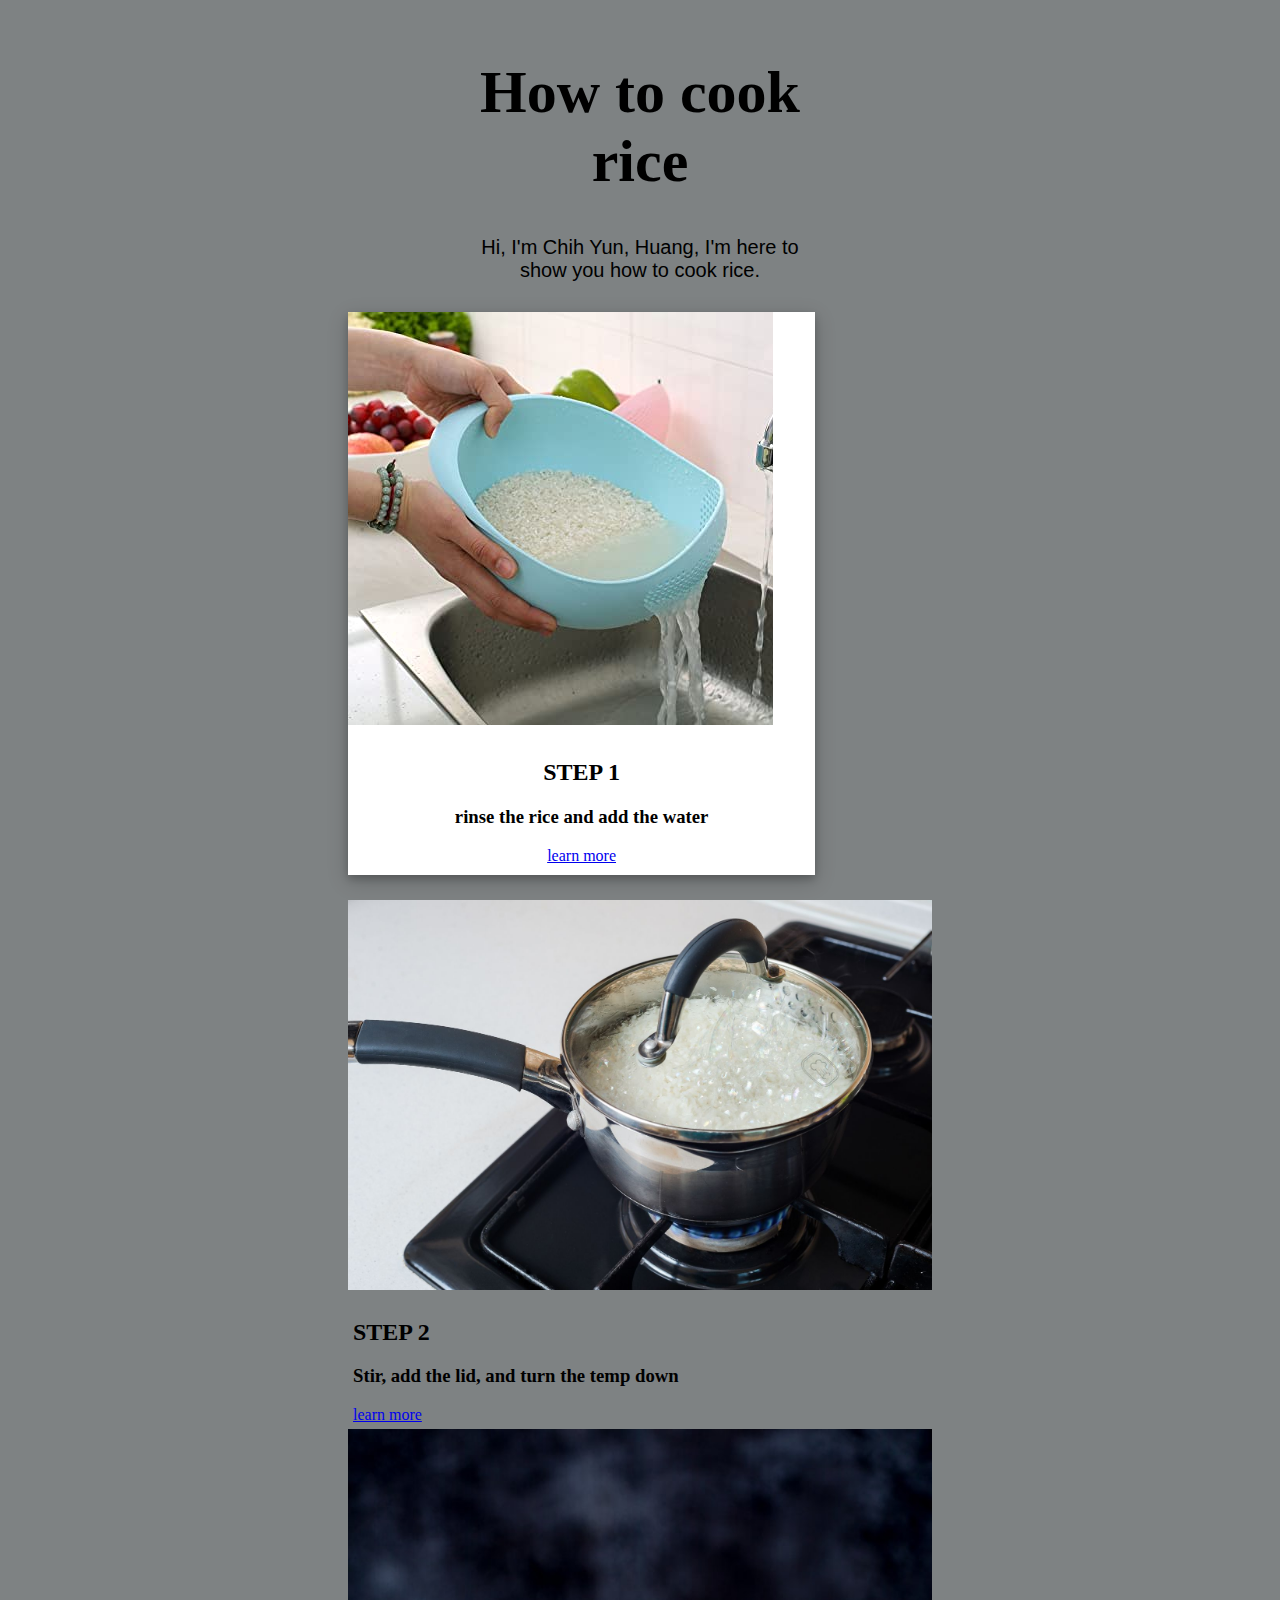
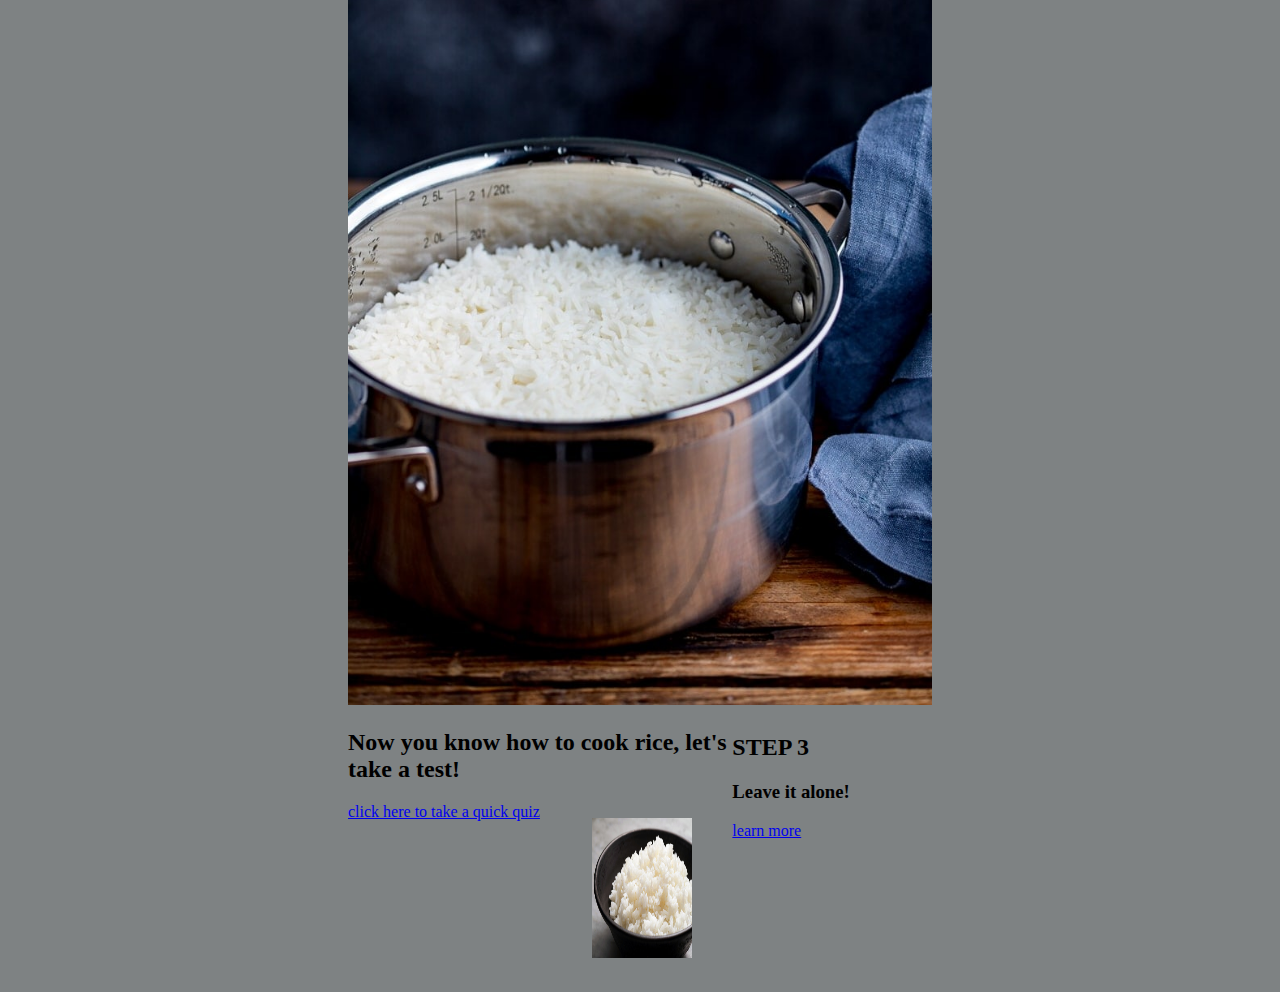
==== index.html @ 5d8c5504 "master" ====
<!DOCTYPE html>
<html>

<head>
  <meta charset="utf-8">
  <title>How to cook rice</title>
  <link href='http://fonts.googleapis.com/css?family=Open+Sans' rel='stylesheet' type='text/css'>
  <link href="style/style.css" rel="stylesheet" type="text/css">
</head>

 <body>
   <div class="intro">
    <h1>How to cook rice</h1>
    <p>Hi, I'm Chih Yun, Huang, I'm here to show you how to cook rice.</p>
  </div>

  <div class="steps">

    <div class="img1">
    <img src="images/wash.jpg" alt="step1">
    <div class="step1">
    <h2>STEP 1</h2>
    <h3>rinse the rice and add the water</h3>
    <a href="https://leila071497.github.io/learningtool_project/steps/step1.html">learn more</a>
    </div>

  </div>

    <div class="img2">
    <img src="images/lid.jpg" alt="step2" style="width:100%">
    </div>
  <div class="step2">
    <h2>STEP 2</h2>
    <h3>Stir, add the lid, and turn the temp down</h3>
    <a href="https://leila071497.github.io/learningtool_project/steps/step2.html">learn more</a>
  </div>
</div>

    <div class="img3">
    <img src="images/leave.jpg" alt="step3" style="width:100%">
    </div>
    <div class="step3">
    <h2>STEP 3</h2>
    <h3>Leave it alone!</h3>
    <a href="https://leila071497.github.io/learningtool_project/steps/step3.html">learn more</a>
  </div>
</div>

</div>


  <h2>Now you know how to cook rice, let's take a test!</h2>
  <a href="https://www.mozilla.org/en-US/about/manifesto/">click here to take a quick quiz</a>
  <div class="quiz">
  <img src="images/result.jpg" alt="result" width="100" height="140">
</div>
  

 </body>


</html>
---- style/style.css ----
html {
    background-color: rgb(126, 130, 131);
    width: 600px;
  margin: 0 auto;
  }

.intro{
    margin: auto;
    width: 60%;
    padding: 10px;
    text-align: center;
}
  
h1 {
    font-size: 60px;
    text-align: center;
  }
  
  p {
    font-family: Helvetica;
    font-size: 20px;
  }

  .img1{
    width: 80%;
  background-color: white;
  box-shadow: 0 4px 8px 0 rgba(0, 0, 0, 0.2), 0 6px 20px 0 rgba(0, 0, 0, 0.19);
  margin-bottom: 25px;
  float: left;
  }

  .step1{
    text-align: center;
    padding: 10px 20px;
  }

  .step2{
    float: center;
    width: 67%;
    padding: 5px;
  }

  .step3{
    float: right;
    width: 33.33%;
    padding: 5px;
  }

  .quiz{
    float: right;
    width: 120px;
    margin: 0 0 15px 20px;
    padding: 15px;
  }
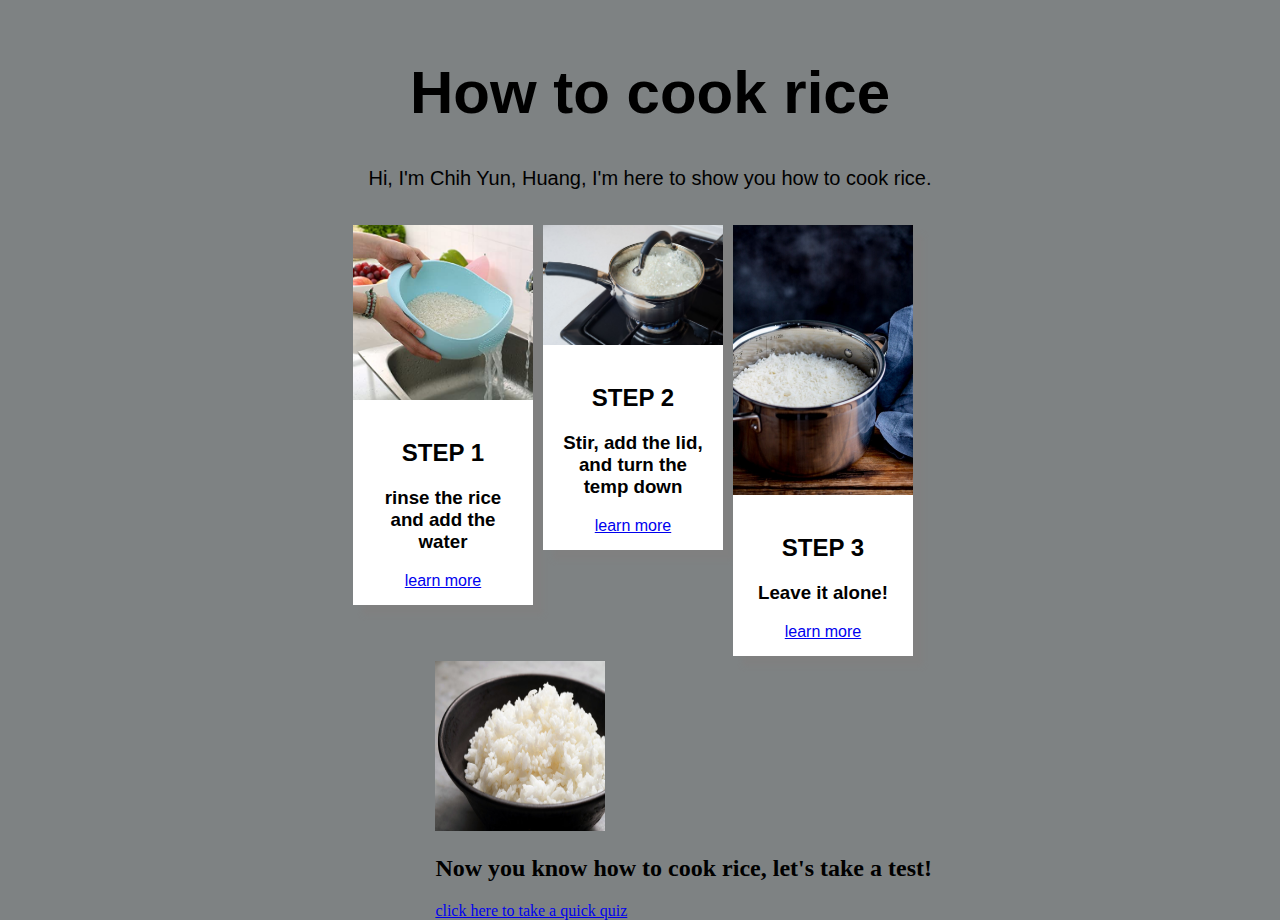
==== commit b79c78c3: "float" ====
--- a/index.html
+++ b/index.html
@@ -14,11 +14,10 @@
     <p>Hi, I'm Chih Yun, Huang, I'm here to show you how to cook rice.</p>
   </div>
 
-  <div class="steps">
 
-    <div class="img1">
-    <img src="images/wash.jpg" alt="step1">
-    <div class="step1">
+    <div class="gallery">
+    <img src="images/wash.jpg" width="600" height="400">
+    <div class="desc">
     <h2>STEP 1</h2>
     <h3>rinse the rice and add the water</h3>
     <a href="https://leila071497.github.io/learningtool_project/steps/step1.html">learn more</a>
@@ -26,34 +25,33 @@
 
   </div>
 
-    <div class="img2">
-    <img src="images/lid.jpg" alt="step2" style="width:100%">
-    </div>
-  <div class="step2">
+    <div class="gallery">
+    <img src="images/lid.jpg" width="600" height="400">
+  <div class="desc">
     <h2>STEP 2</h2>
     <h3>Stir, add the lid, and turn the temp down</h3>
     <a href="https://leila071497.github.io/learningtool_project/steps/step2.html">learn more</a>
   </div>
 </div>
 
-    <div class="img3">
-    <img src="images/leave.jpg" alt="step3" style="width:100%">
-    </div>
-    <div class="step3">
+    <div class="gallery">
+    <img src="images/leave.jpg" width="600" height="400">
+    <div class="desc">
     <h2>STEP 3</h2>
     <h3>Leave it alone!</h3>
     <a href="https://leila071497.github.io/learningtool_project/steps/step3.html">learn more</a>
   </div>
 </div>
 
-</div>
 
 
+
+  
+
+<div class="quiz"><img src="images/result.jpg" style="width:170px;height:170px;margin-right:15px;">
   <h2>Now you know how to cook rice, let's take a test!</h2>
-  <a href="https://www.mozilla.org/en-US/about/manifesto/">click here to take a quick quiz</a>
-  <div class="quiz">
-  <img src="images/result.jpg" alt="result" width="100" height="140">
-</div>
+    <a href="https://www.mozilla.org/en-US/about/manifesto/">click here to take a quick quiz</a>
+  </div>
   
 
  </body>
--- a/style/style.css
+++ b/style/style.css
@@ -4,9 +4,9 @@
   margin: 0 auto;
   }
 
-.intro{
+div.intro{
     margin: auto;
-    width: 60%;
+    width: 100%;
     padding: 10px;
     text-align: center;
 }
@@ -14,6 +14,7 @@
 h1 {
     font-size: 60px;
     text-align: center;
+    font-family: Helvetica;
   }
   
   p {
@@ -21,34 +22,26 @@
     font-size: 20px;
   }
 
-  .img1{
-    width: 80%;
-  background-color: white;
-  box-shadow: 0 4px 8px 0 rgba(0, 0, 0, 0.2), 0 6px 20px 0 rgba(0, 0, 0, 0.19);
-  margin-bottom: 25px;
-  float: left;
+  div.gallery {
+    margin: 5px;
+    float: left;
+    width: 180px;
+    background-color: white;
+    box-shadow: 10px 10px 5px grey;
+  }
+  
+  
+  div.gallery img {
+    width: 100%;
+    height: 50%;
+  }
+  
+  div.desc {
+    padding: 15px;
+    text-align: center;
+    font-family: Helvetica;
   }
 
-  .step1{
-    text-align: center;
-    padding: 10px 20px;
-  }
-
-  .step2{
-    float: center;
-    width: 67%;
-    padding: 5px;
-  }
-
-  .step3{
+  div.quiz{
     float: right;
-    width: 33.33%;
-    padding: 5px;
-  }
-
-  .quiz{
-    float: right;
-    width: 120px;
-    margin: 0 0 15px 20px;
-    padding: 15px;
   }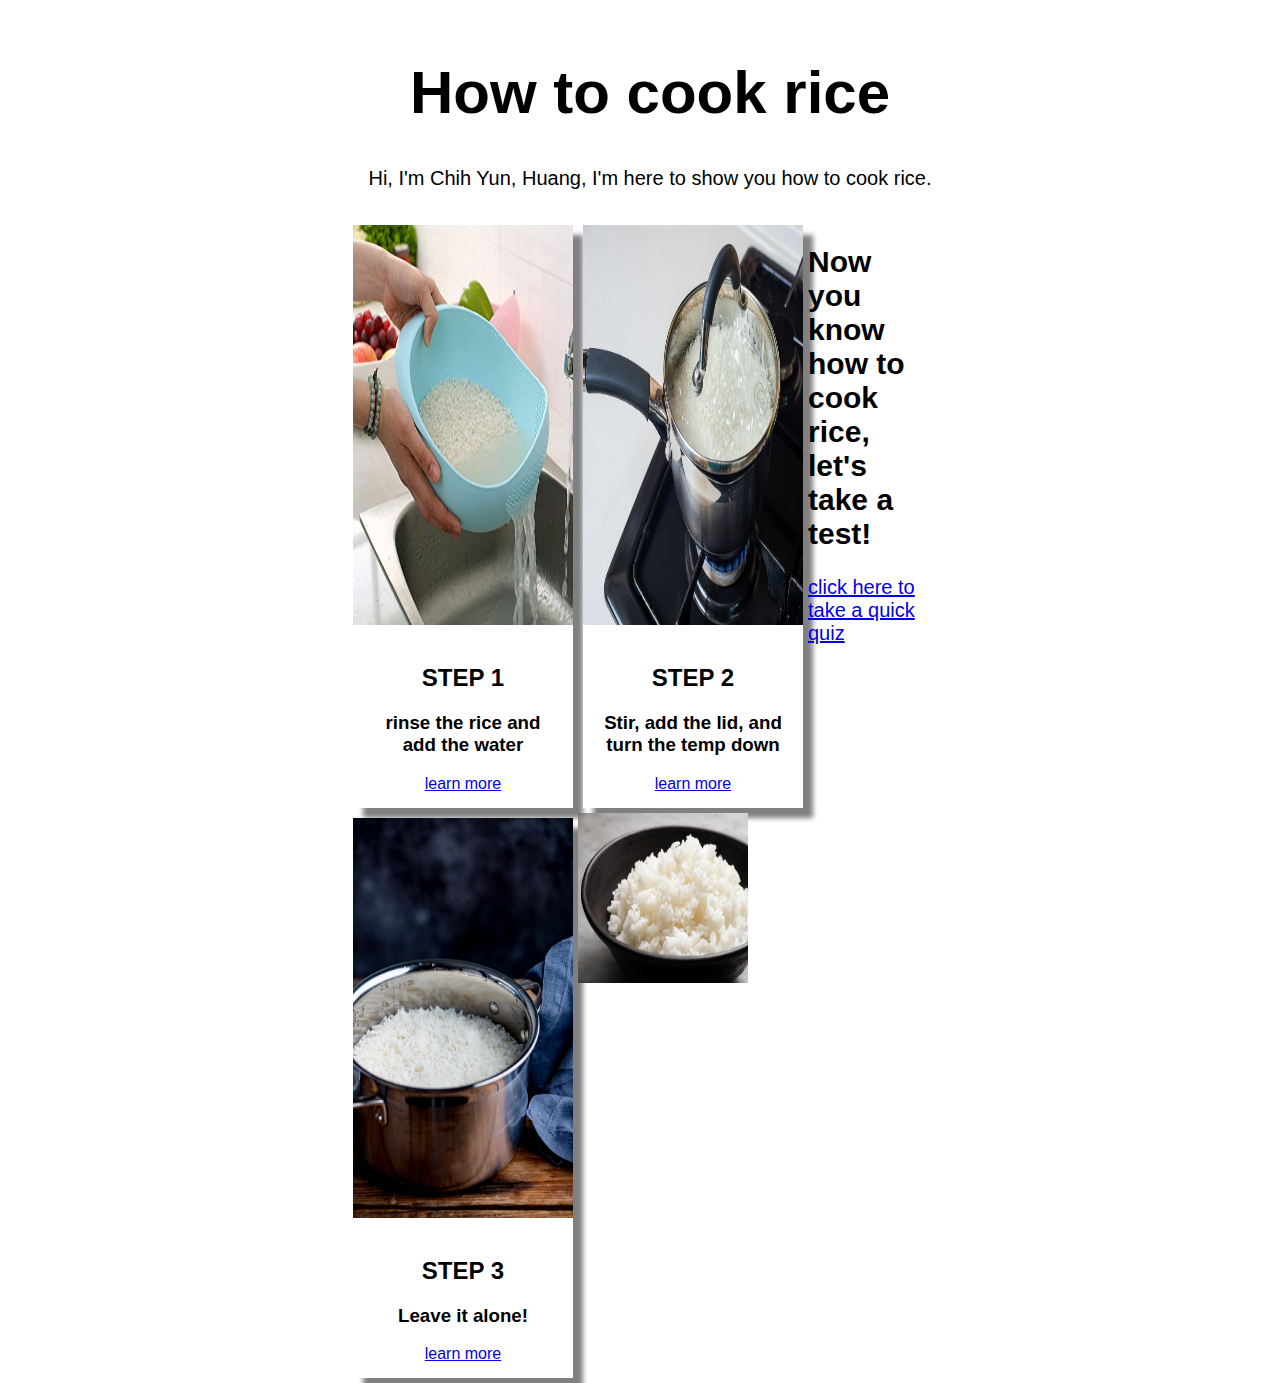
==== commit 81ead46e: "all" ====
--- a/index.html
+++ b/index.html
@@ -14,7 +14,7 @@
     <p>Hi, I'm Chih Yun, Huang, I'm here to show you how to cook rice.</p>
   </div>
 
-
+<div class="steps">
     <div class="gallery">
     <img src="images/wash.jpg" width="600" height="400">
     <div class="desc">
@@ -43,6 +43,8 @@
   </div>
 </div>
 
+</div>
+
 
 
 
--- a/style/style.css
+++ b/style/style.css
@@ -1,5 +1,5 @@
 html {
-    background-color: rgb(126, 130, 131);
+    background-color: white;
     width: 600px;
   margin: 0 auto;
   }
@@ -22,18 +22,22 @@
     font-size: 20px;
   }
 
+div.steps{
+  width: 80%;
+}
+
   div.gallery {
     margin: 5px;
     float: left;
-    width: 180px;
+    width: 220px;
     background-color: white;
     box-shadow: 10px 10px 5px grey;
   }
   
   
   div.gallery img {
-    width: 100%;
-    height: 50%;
+    max-height: 100%;
+    max-width: 100%;
   }
   
   div.desc {
@@ -42,6 +46,10 @@
     font-family: Helvetica;
   }
 
-  div.quiz{
-    float: right;
+div.quiz{
+  font-family: Helvetica;
+    font-size: 20px;
+}
+  div.quiz img {
+    float: left;
   }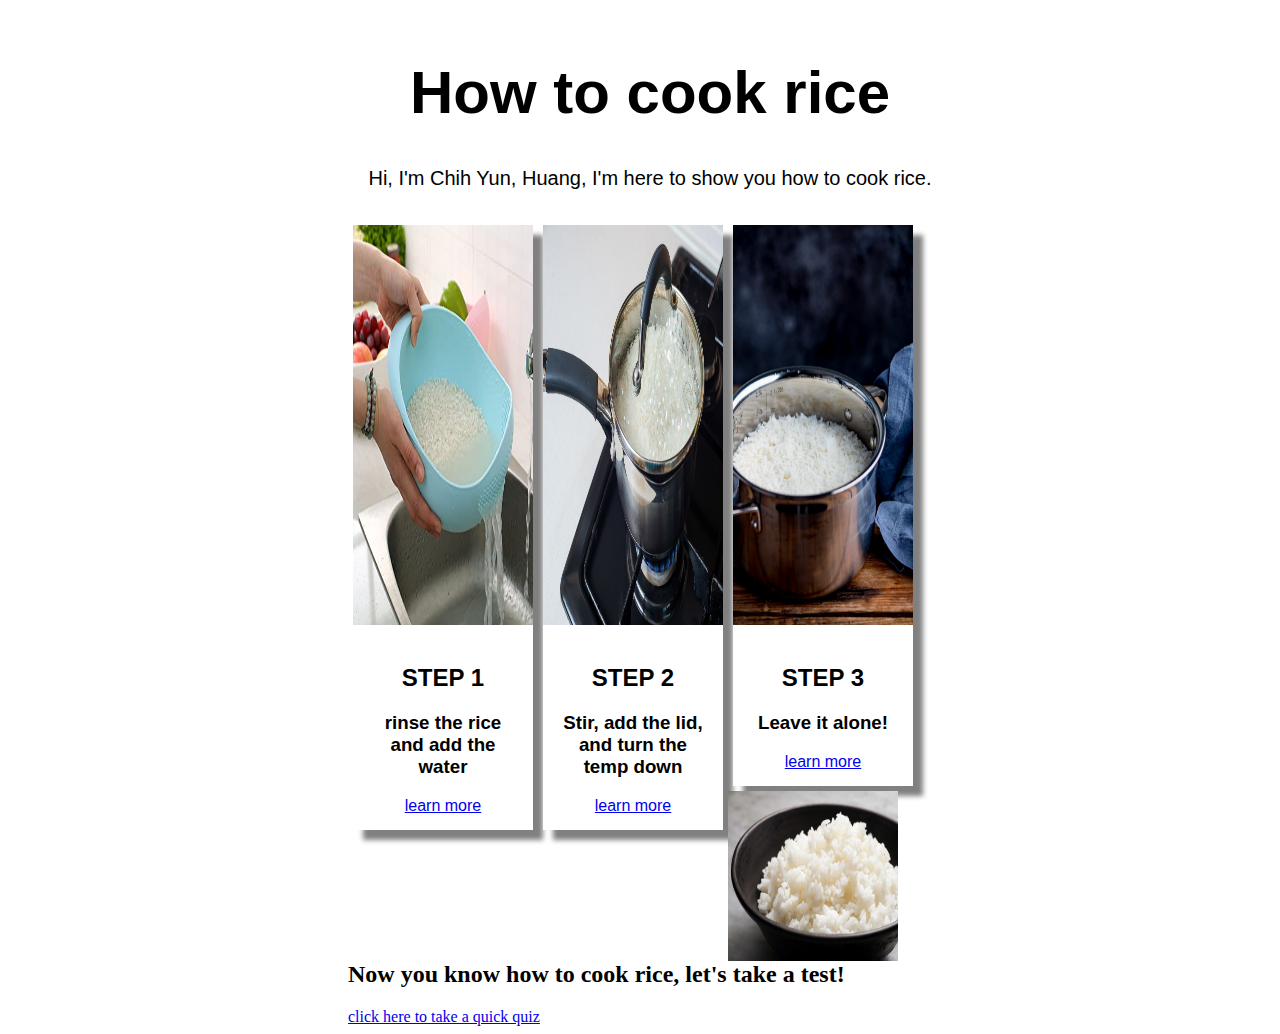
==== commit 995aa2e7: "all" ====
--- a/index.html
+++ b/index.html
@@ -14,7 +14,7 @@
     <p>Hi, I'm Chih Yun, Huang, I'm here to show you how to cook rice.</p>
   </div>
 
-<div class="steps">
+
     <div class="gallery">
     <img src="images/wash.jpg" width="600" height="400">
     <div class="desc">
@@ -43,7 +43,7 @@
   </div>
 </div>
 
-</div>
+
 
 
 
--- a/style/style.css
+++ b/style/style.css
@@ -22,21 +22,19 @@
     font-size: 20px;
   }
 
-div.steps{
-  width: 80%;
-}
+
 
   div.gallery {
     margin: 5px;
     float: left;
-    width: 220px;
+    width: 180px;
     background-color: white;
     box-shadow: 10px 10px 5px grey;
   }
   
   
   div.gallery img {
-    max-height: 100%;
+    max-height: 80%;
     max-width: 100%;
   }
   
@@ -46,10 +44,7 @@
     font-family: Helvetica;
   }
 
-div.quiz{
-  font-family: Helvetica;
-    font-size: 20px;
-}
+
   div.quiz img {
     float: left;
   }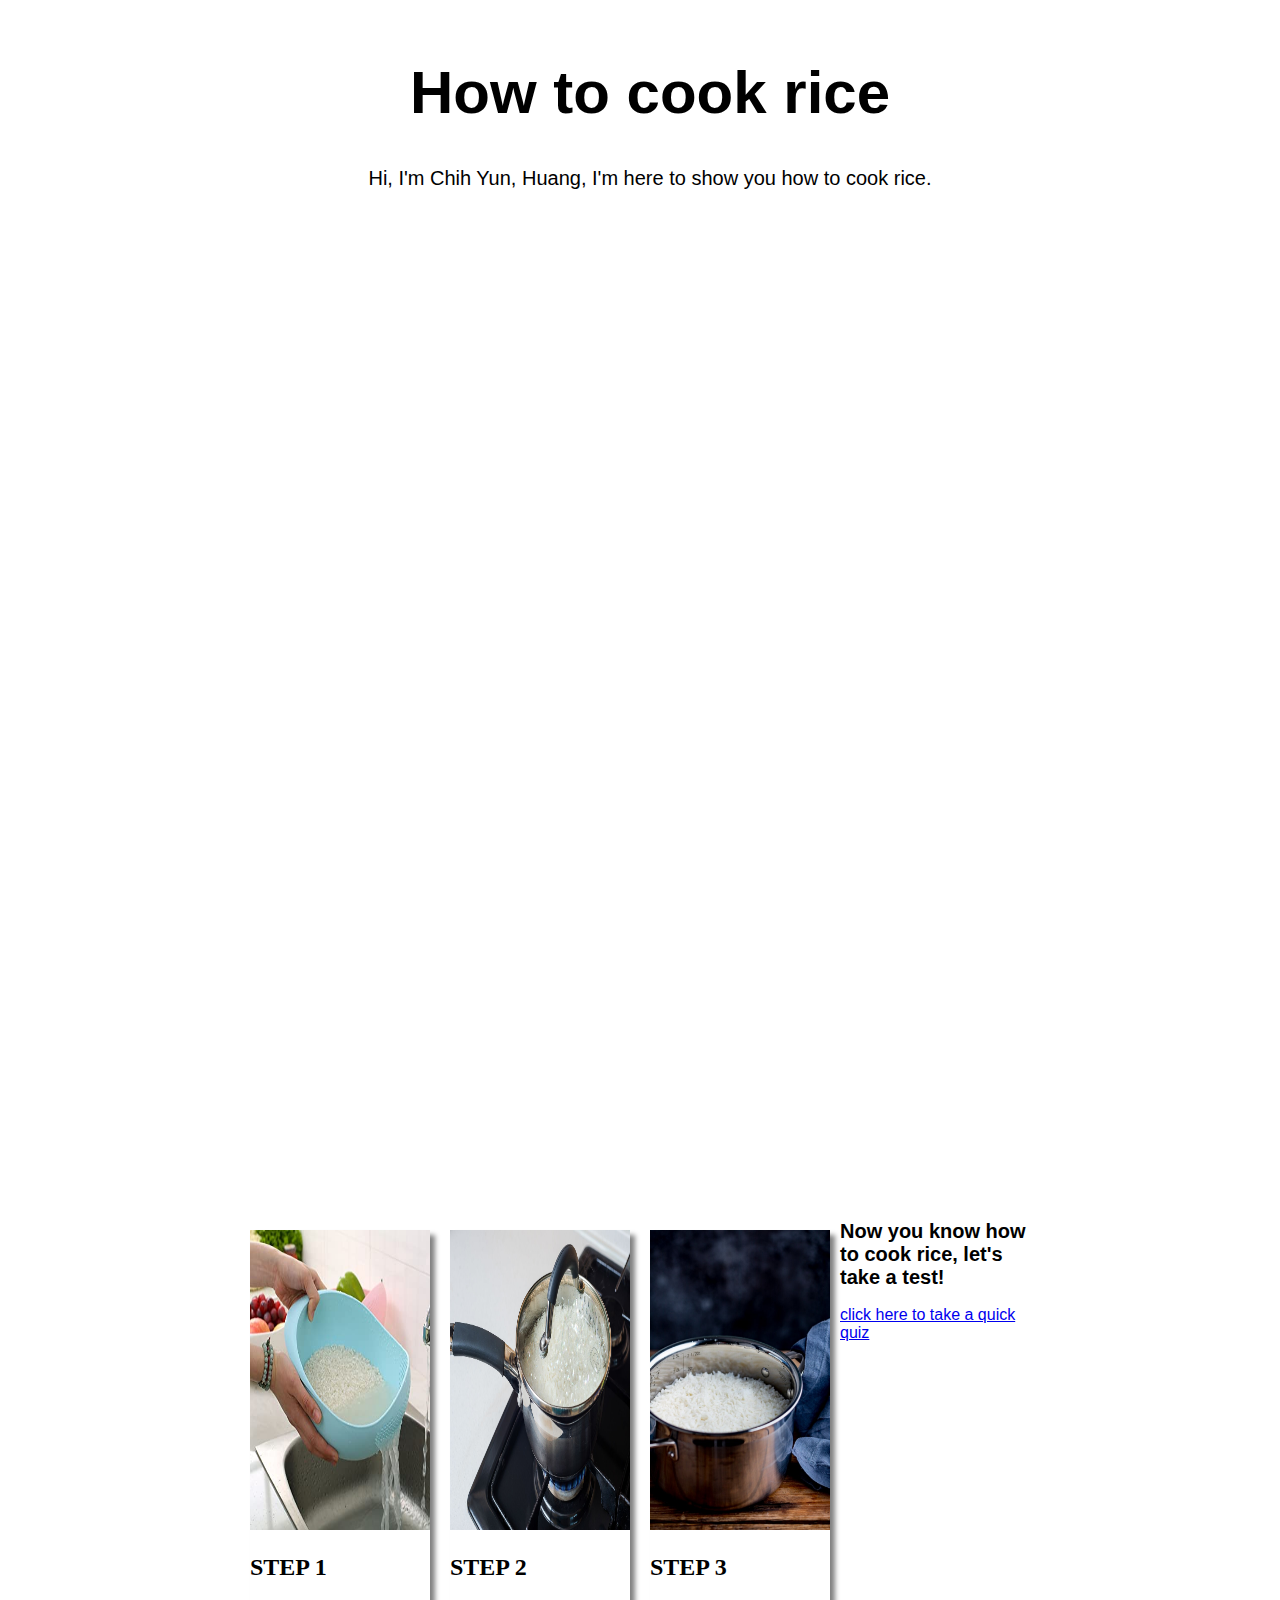
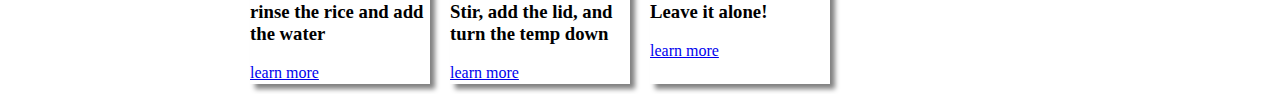
==== commit 27a297bf: "all" ====
--- a/index.html
+++ b/index.html
@@ -14,9 +14,9 @@
     <p>Hi, I'm Chih Yun, Huang, I'm here to show you how to cook rice.</p>
   </div>
 
-
+<div class="content">
     <div class="gallery">
-    <img src="images/wash.jpg" width="600" height="400">
+    <img src="images/wash.jpg" width="600" height="300">
     <div class="desc">
     <h2>STEP 1</h2>
     <h3>rinse the rice and add the water</h3>
@@ -26,7 +26,7 @@
   </div>
 
     <div class="gallery">
-    <img src="images/lid.jpg" width="600" height="400">
+    <img src="images/lid.jpg" width="600" height="300">
   <div class="desc">
     <h2>STEP 2</h2>
     <h3>Stir, add the lid, and turn the temp down</h3>
@@ -35,7 +35,7 @@
 </div>
 
     <div class="gallery">
-    <img src="images/leave.jpg" width="600" height="400">
+    <img src="images/leave.jpg" width="600" height="300">
     <div class="desc">
     <h2>STEP 3</h2>
     <h3>Leave it alone!</h3>
@@ -43,18 +43,14 @@
   </div>
 </div>
 
-
-
-
-
-
   
 
-<div class="quiz"><img src="images/result.jpg" style="width:170px;height:170px;margin-right:15px;">
-  <h2>Now you know how to cook rice, let's take a test!</h2>
+<div class="quiz">
+  <h2 style="font-size: 20px;">Now you know how to cook rice, let's take a test!</h2>
     <a href="https://www.mozilla.org/en-US/about/manifesto/">click here to take a quick quiz</a>
   </div>
   
+</div>
 
  </body>
 
--- a/style/style.css
+++ b/style/style.css
@@ -1,7 +1,5 @@
-html {
+body {
     background-color: white;
-    width: 600px;
-  margin: 0 auto;
   }
 
 div.intro{
@@ -9,6 +7,12 @@
     width: 100%;
     padding: 10px;
     text-align: center;
+}
+
+div.content{
+  margin: auto;
+  width: 800px;
+  height: 100%;
 }
   
 h1 {
@@ -25,26 +29,27 @@
 
 
   div.gallery {
-    margin: 5px;
+    margin: 10px;
     float: left;
     width: 180px;
+    height: auto;
     background-color: white;
-    box-shadow: 10px 10px 5px grey;
+    box-shadow: 5px 5px 5px grey;
   }
   
   
   div.gallery img {
-    max-height: 80%;
+    max-height: 50%;
     max-width: 100%;
   }
+
+  div.desc{
+    width: 180px;
+    height: 130px;
+  }
   
-  div.desc {
-    padding: 15px;
-    text-align: center;
+  div.quiz {
+    text-align: left;
     font-family: Helvetica;
+    margin-top: 1000px;
   }
-
-
-  div.quiz img {
-    float: left;
-  }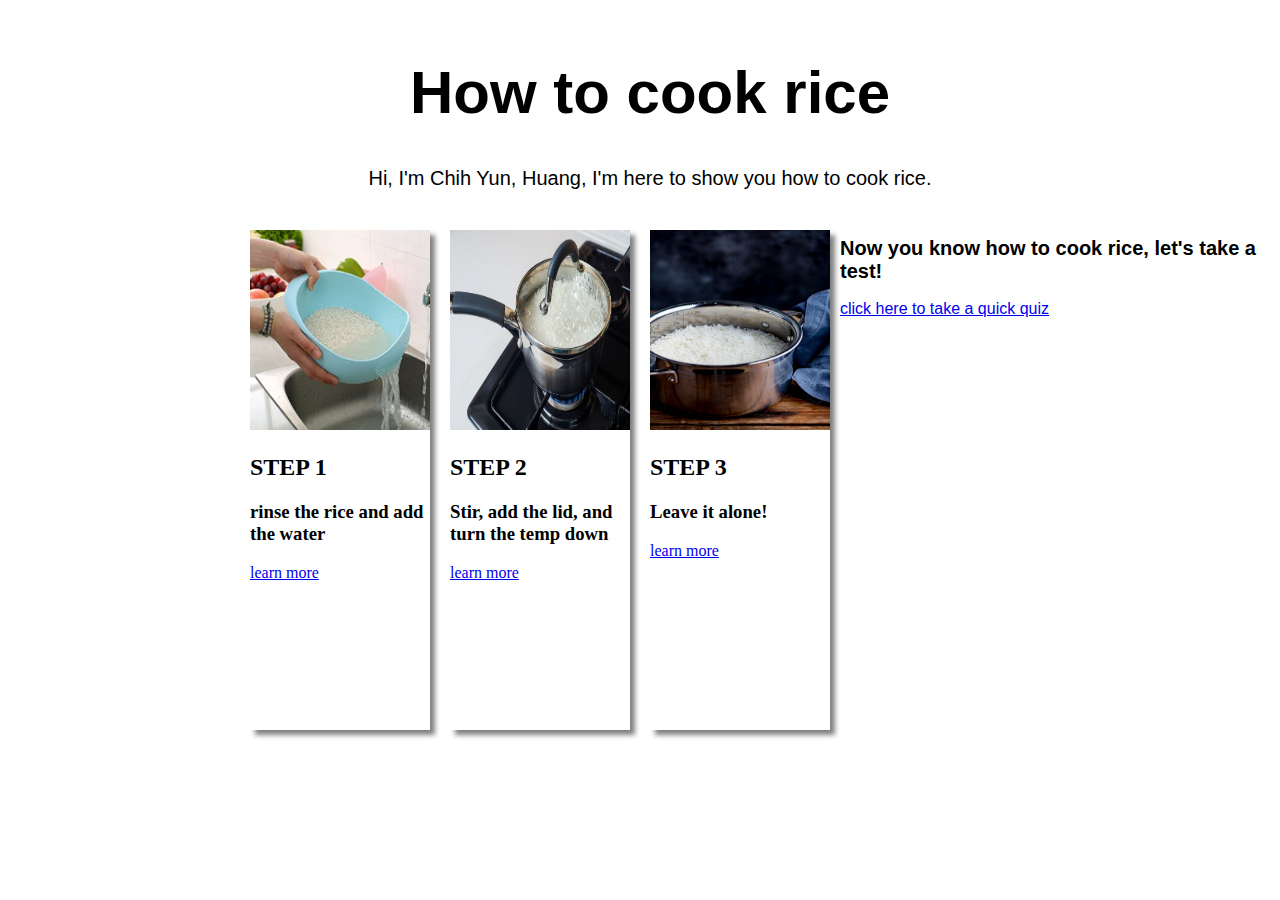
==== commit b225040e: "all" ====
--- a/index.html
+++ b/index.html
@@ -16,7 +16,7 @@
 
 <div class="content">
     <div class="gallery">
-    <img src="images/wash.jpg" width="600" height="300">
+    <img src="images/wash.jpg" width="600" height="200">
     <div class="desc">
     <h2>STEP 1</h2>
     <h3>rinse the rice and add the water</h3>
@@ -26,7 +26,7 @@
   </div>
 
     <div class="gallery">
-    <img src="images/lid.jpg" width="600" height="300">
+    <img src="images/lid.jpg" width="600" height="200">
   <div class="desc">
     <h2>STEP 2</h2>
     <h3>Stir, add the lid, and turn the temp down</h3>
@@ -35,22 +35,19 @@
 </div>
 
     <div class="gallery">
-    <img src="images/leave.jpg" width="600" height="300">
+    <img src="images/leave.jpg" width="600" height="200">
     <div class="desc">
     <h2>STEP 3</h2>
     <h3>Leave it alone!</h3>
     <a href="https://leila071497.github.io/learningtool_project/steps/step3.html">learn more</a>
   </div>
 </div>
-
   
-
+</div>
 <div class="quiz">
   <h2 style="font-size: 20px;">Now you know how to cook rice, let's take a test!</h2>
     <a href="https://www.mozilla.org/en-US/about/manifesto/">click here to take a quick quiz</a>
   </div>
-  
-</div>
 
  </body>
 
--- a/style/style.css
+++ b/style/style.css
@@ -32,7 +32,7 @@
     margin: 10px;
     float: left;
     width: 180px;
-    height: auto;
+    height: 500px;
     background-color: white;
     box-shadow: 5px 5px 5px grey;
   }
@@ -51,5 +51,5 @@
   div.quiz {
     text-align: left;
     font-family: Helvetica;
-    margin-top: 1000px;
+    
   }
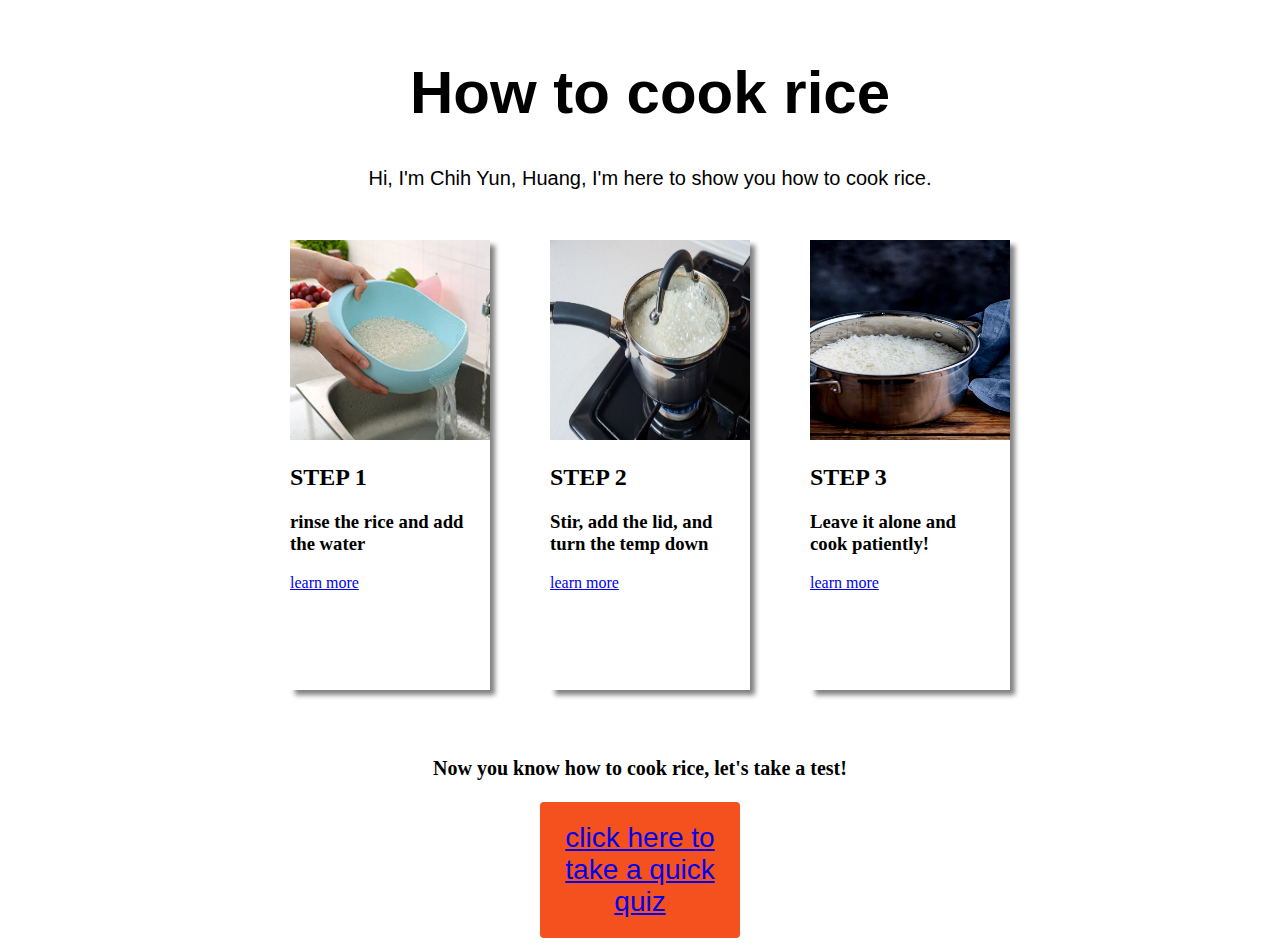
==== commit 23ae701d: "button" ====
--- a/index.html
+++ b/index.html
@@ -24,7 +24,6 @@
     </div>
 
   </div>
-
     <div class="gallery">
     <img src="images/lid.jpg" width="600" height="200">
   <div class="desc">
@@ -38,15 +37,16 @@
     <img src="images/leave.jpg" width="600" height="200">
     <div class="desc">
     <h2>STEP 3</h2>
-    <h3>Leave it alone!</h3>
+    <h3>Leave it alone and cook patiently!</h3>
     <a href="https://leila071497.github.io/learningtool_project/steps/step3.html">learn more</a>
   </div>
 </div>
+
   
 </div>
 <div class="quiz">
   <h2 style="font-size: 20px;">Now you know how to cook rice, let's take a test!</h2>
-    <a href="https://www.mozilla.org/en-US/about/manifesto/">click here to take a quick quiz</a>
+    <button class="button" style="vertical-align:middle"> <a href="https://leila071497.github.io/learningtool_project/quiz/index.html">click here to take a quick quiz</button>
   </div>
 
  </body>
--- a/style/style.css
+++ b/style/style.css
@@ -12,7 +12,11 @@
 div.content{
   margin: auto;
   width: 800px;
-  height: 100%;
+  height: 500px;
+  padding: 10px;
+  animation-name: example;
+    animation-duration: 2s;  
+    animation-fill-mode: forwards;
 }
   
 h1 {
@@ -27,16 +31,20 @@
   }
 
 
-
   div.gallery {
     margin: 10px;
+    margin-left: 50px;
     float: left;
-    width: 180px;
-    height: 500px;
+    width: 200px;
+    height: 450px;
     background-color: white;
     box-shadow: 5px 5px 5px grey;
   }
   
+  @keyframes example {
+    from {top: -10px;}
+    to {top: 0px;}
+  }
   
   div.gallery img {
     max-height: 50%;
@@ -49,7 +57,47 @@
   }
   
   div.quiz {
-    text-align: left;
-    font-family: Helvetica;
-    
+    text-align: center;
+    margin: auto;
   }
+
+
+  .button {
+    display: inline-block;
+    border-radius: 4px;
+    background-color: #f4511e;
+    border: none;
+    color: #FFFFFF;
+    text-align: center;
+    font-size: 28px;
+    padding: 20px;
+    width: 200px;
+    transition: all 0.5s;
+    cursor: pointer;
+    margin: 5px;
+  }
+  
+  .button span {
+    cursor: pointer;
+    display: inline-block;
+    position: relative;
+    transition: 0.5s;
+  }
+  
+  .button span:after {
+    content: '\00bb';
+    position: absolute;
+    opacity: 0;
+    top: 0;
+    right: -20px;
+    transition: 0.5s;
+  }
+  
+  .button:hover span {
+    padding-right: 25px;
+  }
+  
+  .button:hover span:after {
+    opacity: 1;
+    right: 0;
+  }